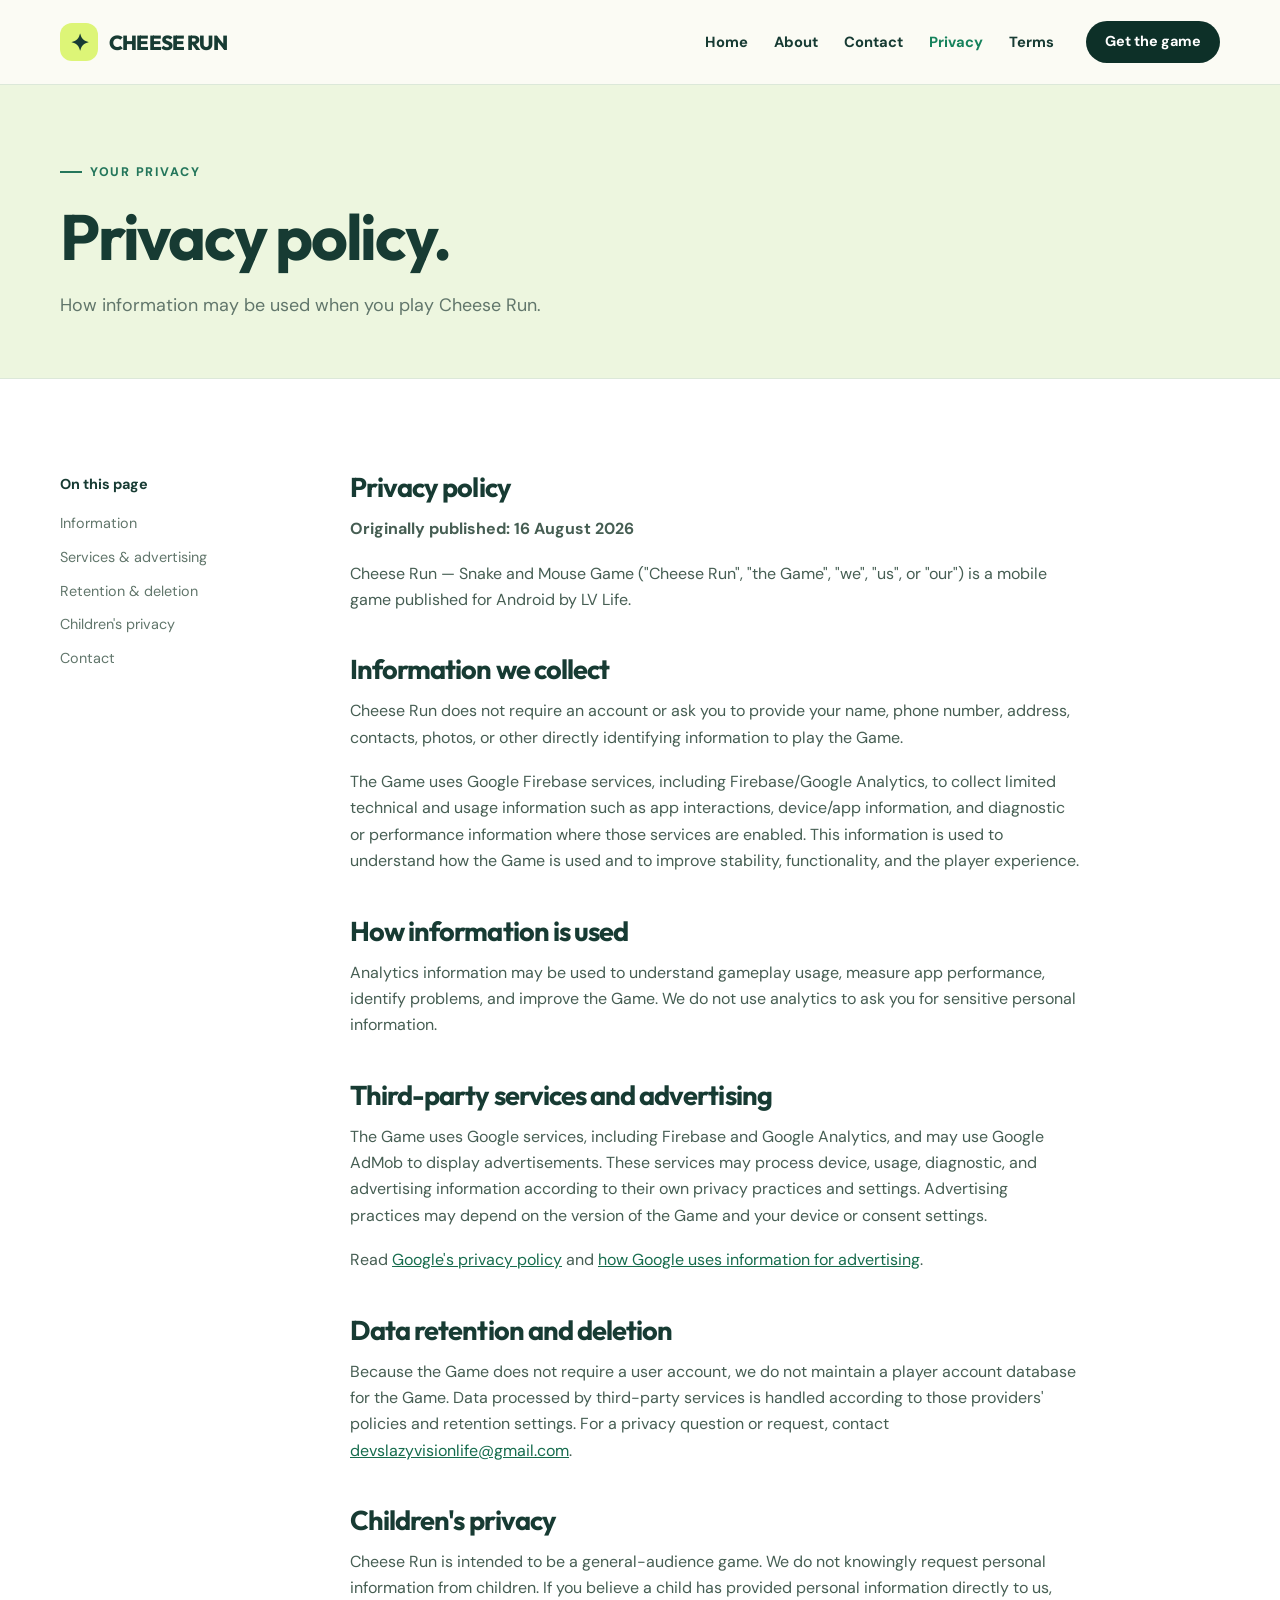
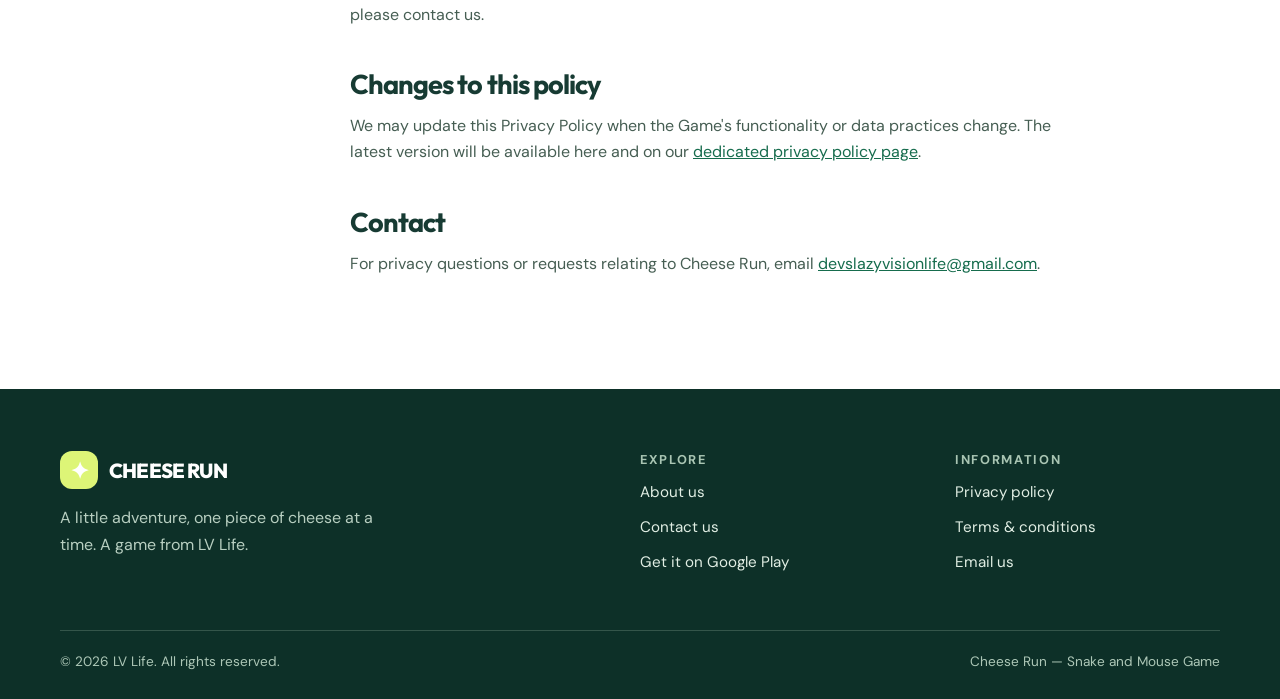
==== privacy.html @ 62149765 "Redesign Cheese Run website with dedicated information pages" ====
<!doctype html>
<html lang="en"><head><meta charset="utf-8"><meta name="viewport" content="width=device-width, initial-scale=1"><title>Privacy policy | Cheese Run</title><meta name="description" content="Read the Cheese Run privacy policy."><meta name="theme-color" content="#0d3028"><link rel="stylesheet" href="styles.css"><script>document.documentElement.classList.add('js')</script><script src="site.js" defer></script></head>
<body><a class="skip" href="#main">Skip to content</a><header class="site-header"><div class="wrap header-inner"><a class="brand" href="index.html"><span class="brand-mark" aria-hidden="true">✦</span> CHEESE RUN</a><button class="menu-toggle" type="button" aria-controls="main-nav" aria-expanded="false">Menu</button><nav class="nav" id="main-nav" aria-label="Main navigation"><a href="index.html">Home</a><a href="about.html">About</a><a href="contact.html">Contact</a><a href="privacy.html" aria-current="page">Privacy</a><a href="terms.html">Terms</a></nav><a class="button small" href="https://play.google.com/store/apps/details?id=com.cheeserun.snakeandmouse">Get the game</a></div></header><main id="main"><section class="page-hero"><div class="wrap"><span class="eyebrow">Your privacy</span><h1>Privacy policy.</h1><p>How information may be used when you play Cheese Run.</p></div></section><section class="section white"><div class="wrap prose-layout"><aside class="aside"><strong>On this page</strong><a href="#information">Information</a><a href="#services">Services &amp; advertising</a><a href="#retention">Retention &amp; deletion</a><a href="#children">Children's privacy</a><a href="#privacy-contact">Contact</a></aside><article class="prose"><h2 id="privacy-intro">Privacy policy</h2><p><strong>Originally published: 16 August 2026</strong></p><p>Cheese Run — Snake and Mouse Game ("Cheese Run", "the Game", "we", "us", or "our") is a mobile game published for Android by LV Life.</p>
<h2 id="information">Information we collect</h2><p>Cheese Run does not require an account or ask you to provide your name, phone number, address, contacts, photos, or other directly identifying information to play the Game.</p><p>The Game uses Google Firebase services, including Firebase/Google Analytics, to collect limited technical and usage information such as app interactions, device/app information, and diagnostic or performance information where those services are enabled. This information is used to understand how the Game is used and to improve stability, functionality, and the player experience.</p>
<h2 id="use">How information is used</h2><p>Analytics information may be used to understand gameplay usage, measure app performance, identify problems, and improve the Game. We do not use analytics to ask you for sensitive personal information.</p>
<h2 id="services">Third-party services and advertising</h2><p>The Game uses Google services, including Firebase and Google Analytics, and may use Google AdMob to display advertisements. These services may process device, usage, diagnostic, and advertising information according to their own privacy practices and settings. Advertising practices may depend on the version of the Game and your device or consent settings.</p><p>Read <a href="https://policies.google.com/privacy">Google's privacy policy</a> and <a href="https://policies.google.com/technologies/ads">how Google uses information for advertising</a>.</p>
<h2 id="retention">Data retention and deletion</h2><p>Because the Game does not require a user account, we do not maintain a player account database for the Game. Data processed by third-party services is handled according to those providers' policies and retention settings. For a privacy question or request, contact <a href="mailto:devslazyvisionlife@gmail.com">devslazyvisionlife@gmail.com</a>.</p>
<h2 id="children">Children's privacy</h2><p>Cheese Run is intended to be a general-audience game. We do not knowingly request personal information from children. If you believe a child has provided personal information directly to us, please contact us.</p>
<h2 id="changes">Changes to this policy</h2><p>We may update this Privacy Policy when the Game's functionality or data practices change. The latest version will be available here and on our <a href="privacy.html">dedicated privacy policy page</a>.</p>
<h2 id="privacy-contact">Contact</h2><p>For privacy questions or requests relating to Cheese Run, email <a href="mailto:devslazyvisionlife@gmail.com">devslazyvisionlife@gmail.com</a>.</p></article></div></section></main><footer class="footer"><div class="wrap"><div class="footer-grid"><div><a class="brand" href="index.html"><span class="brand-mark" aria-hidden="true">✦</span> CHEESE RUN</a><p>A little adventure, one piece of cheese at a time. A game from LV Life.</p></div><div class="footer-links"><h3>Explore</h3><a href="about.html">About us</a><a href="contact.html">Contact us</a><a href="https://play.google.com/store/apps/details?id=com.cheeserun.snakeandmouse">Get it on Google Play</a></div><div class="footer-links"><h3>Information</h3><a href="privacy.html">Privacy policy</a><a href="terms.html">Terms &amp; conditions</a><a href="mailto:devslazyvisionlife@gmail.com">Email us</a></div></div><div class="footer-bottom"><span>© 2026 LV Life. All rights reserved.</span><span>Cheese Run — Snake and Mouse Game</span></div></div></footer></body></html>
---- styles.css ----
@import url('https://fonts.googleapis.com/css2?family=DM+Sans:wght@400;500;600;700&family=Outfit:wght@500;600;700;800&display=swap');
:root{--ink:#173b33;--deep:#0d3028;--green:#24765b;--lime:#ddf577;--cream:#fbfbf4;--muted:#61766b;--line:#dce8d9;--orange:#f5ad45;--white:#fff;--shadow:0 22px 60px rgba(22,61,45,.09)}
*{box-sizing:border-box}html{scroll-behavior:smooth}body{margin:0;color:var(--ink);background:var(--cream);font:16px/1.65 'DM Sans',sans-serif}a{color:inherit}img,svg{max-width:100%;display:block}h1,h2,h3{font-family:Outfit,sans-serif;line-height:1.1;letter-spacing:-.035em}h1{font-size:clamp(3rem,6.5vw,5.8rem);margin:0}h2{font-size:clamp(2.2rem,4vw,3.5rem);margin:0 0 20px}h3{font-size:1.4rem;margin:0 0 12px}p{margin:0 0 18px}.wrap{width:min(1160px,calc(100% - 48px));margin:auto}.skip{position:absolute;left:-9999px}.skip:focus{left:20px;top:10px;z-index:10;background:#fff;padding:10px}.site-header{background:var(--cream);border-bottom:1px solid var(--line)}.header-inner{min-height:84px;display:flex;align-items:center;gap:32px}.brand{display:flex;align-items:center;gap:11px;text-decoration:none;font:800 1.27rem Outfit,sans-serif;white-space:nowrap;letter-spacing:-.04em}.brand-mark{display:grid;place-items:center;width:38px;height:38px;background:var(--lime);border-radius:12px;font-size:23px}.nav{display:flex;align-items:center;gap:26px;margin-left:auto}.nav a{text-decoration:none;font-size:.92rem;font-weight:700}.nav a:hover,.nav a[aria-current=page]{color:#16825c}.button{display:inline-flex;justify-content:center;align-items:center;gap:9px;border:0;border-radius:999px;background:var(--deep);color:white;text-decoration:none;padding:14px 22px;font-weight:700;line-height:1.2}.button:hover{background:#24674e}.button.light{background:var(--lime);color:var(--deep)}.button.outline{background:transparent;color:var(--deep);border:1px solid #a9c0ac}.button.small{padding:12px 19px;font-size:.9rem}.menu-toggle{display:none}.hero{padding:74px 0 82px;overflow:hidden}.hero-grid{display:grid;grid-template-columns:1fr 1fr;gap:60px;align-items:center}.eyebrow{display:inline-flex;align-items:center;gap:8px;font-size:.78rem;text-transform:uppercase;letter-spacing:.14em;font-weight:800;color:var(--green);margin-bottom:20px}.eyebrow:before{content:'';width:22px;height:2px;background:var(--green)}.hero h1 em{font-style:normal;color:var(--green)}.lead{font-size:1.16rem;line-height:1.8;color:var(--muted);max-width:520px;margin:23px 0 28px}.actions{display:flex;flex-wrap:wrap;gap:12px}.micro{font-size:.84rem;color:var(--muted);margin:18px 0 0}.art{position:relative;border-radius:40px;overflow:hidden;background:#dcefb8;box-shadow:var(--shadow)}.art svg{width:100%}.art-label{position:absolute;bottom:22px;left:22px;background:white;border-radius:15px;padding:11px 16px;box-shadow:0 7px 24px #31502a21;font-size:.82rem;font-weight:700}.band{background:var(--deep);color:white}.band-inner{display:flex;justify-content:space-between;align-items:center;gap:24px;padding:24px 0}.band-inner p{margin:0;color:#d5e9da}.band strong{font:700 1.2rem Outfit,sans-serif}.section{padding:94px 0}.section.white{background:white}.section-head{max-width:620px}.section-head p{color:var(--muted)}.cards{display:grid;grid-template-columns:repeat(3,1fr);gap:18px;margin-top:38px}.card{padding:30px;border:1px solid var(--line);border-radius:22px;background:var(--cream)}.card p{color:var(--muted);margin:0}.icon{width:48px;height:48px;display:grid;place-items:center;background:#e7f4d4;border-radius:14px;margin-bottom:26px;font-size:1.5rem}.split{display:grid;grid-template-columns:1fr 1fr;gap:70px;align-items:center}.split-copy p{color:var(--muted)}.note-art{background:#e9f4d4;border-radius:28px;padding:45px;min-height:280px;display:flex;flex-direction:column;justify-content:space-between}.note-art strong{font:700 clamp(2rem,4vw,3.2rem)/1.1 Outfit,sans-serif;max-width:350px}.note-art small{font-weight:700;color:var(--green)}.cta{background:var(--lime);border-radius:28px;padding:45px;display:flex;align-items:center;justify-content:space-between;gap:30px}.cta h2{font-size:clamp(2rem,3vw,2.8rem);margin:0 0 8px}.cta p{margin:0;color:#466747}.page-hero{padding:70px 0 58px;background:#edf6df;border-bottom:1px solid var(--line)}.page-hero h1{font-size:clamp(3rem,5vw,4.7rem)}.page-hero p{margin:18px 0 0;max-width:660px;color:var(--muted);font-size:1.12rem}.prose-layout{display:grid;grid-template-columns:220px minmax(0,730px);gap:70px;align-items:start}.aside{position:sticky;top:25px;font-size:.9rem;color:var(--muted)}.aside strong{display:block;color:var(--ink);margin-bottom:10px}.aside a{display:block;text-decoration:none;padding:5px 0}.aside a:hover{text-decoration:underline}.prose h2{font-size:1.7rem;margin:42px 0 13px}.prose h2:first-child{margin-top:0}.prose p,.prose li{color:#465e53}.prose a{color:#166c4d}.prose ul{padding-left:22px}.callout{padding:22px 24px;background:#eff7e4;border-left:4px solid #77a454;border-radius:0 14px 14px 0;margin:28px 0}.contact-card{padding:32px;background:white;border:1px solid var(--line);border-radius:22px;box-shadow:var(--shadow)}.contact-card a{overflow-wrap:anywhere;color:var(--green);font-weight:700}.footer{background:var(--deep);color:white;padding:62px 0 25px}.footer-grid{display:grid;grid-template-columns:2fr 1fr 1fr;gap:50px}.footer p{color:#b8cfc1;max-width:350px;margin-top:16px}.footer h3{font:700 .8rem 'DM Sans',sans-serif;letter-spacing:.13em;text-transform:uppercase;color:#a9c5b3}.footer-links a{display:block;color:#e1eee4;text-decoration:none;margin:10px 0;font-size:.95rem}.footer-links a:hover{text-decoration:underline}.footer-bottom{border-top:1px solid #34554a;margin-top:45px;padding-top:20px;color:#adc7b7;font-size:.85rem;display:flex;justify-content:space-between;gap:20px}a:focus-visible,button:focus-visible{outline:3px solid #dd8d23;outline-offset:4px}
@media(max-width:850px){.header-inner{flex-wrap:wrap;padding:18px 0}.menu-toggle{display:block;margin-left:auto;background:none;border:1px solid var(--line);border-radius:8px;padding:8px 12px;color:var(--ink);font:700 1rem 'DM Sans',sans-serif}.nav{display:none;order:3;width:100%;margin:0;align-items:stretch;flex-direction:column;gap:0}.nav.open{display:flex}.nav a{padding:10px 0}.header-inner>.button{display:none}.hero-grid,.split{grid-template-columns:1fr;gap:35px}.hero{padding:55px 0}.art{max-width:600px}.cards{grid-template-columns:1fr}.prose-layout{grid-template-columns:1fr;gap:30px}.aside{position:static;border-bottom:1px solid var(--line);padding-bottom:20px}.aside a{display:inline-block;margin-right:18px}.section{padding:65px 0}.footer-grid{grid-template-columns:1fr 1fr}.footer-grid>div:first-child{grid-column:1/-1}.cta{align-items:flex-start;flex-direction:column}.band-inner{align-items:flex-start;flex-direction:column;gap:5px}}
@media(max-width:500px){.wrap{width:min(100% - 32px,1160px)}.footer-grid{grid-template-columns:1fr}.footer-grid>div:first-child{grid-column:auto}.footer-bottom{flex-direction:column}.cta,.note-art{padding:30px}.page-hero{padding:52px 0}}
@media(max-width:850px){html:not(.js) .menu-toggle{display:none}html:not(.js) .nav{display:flex}}
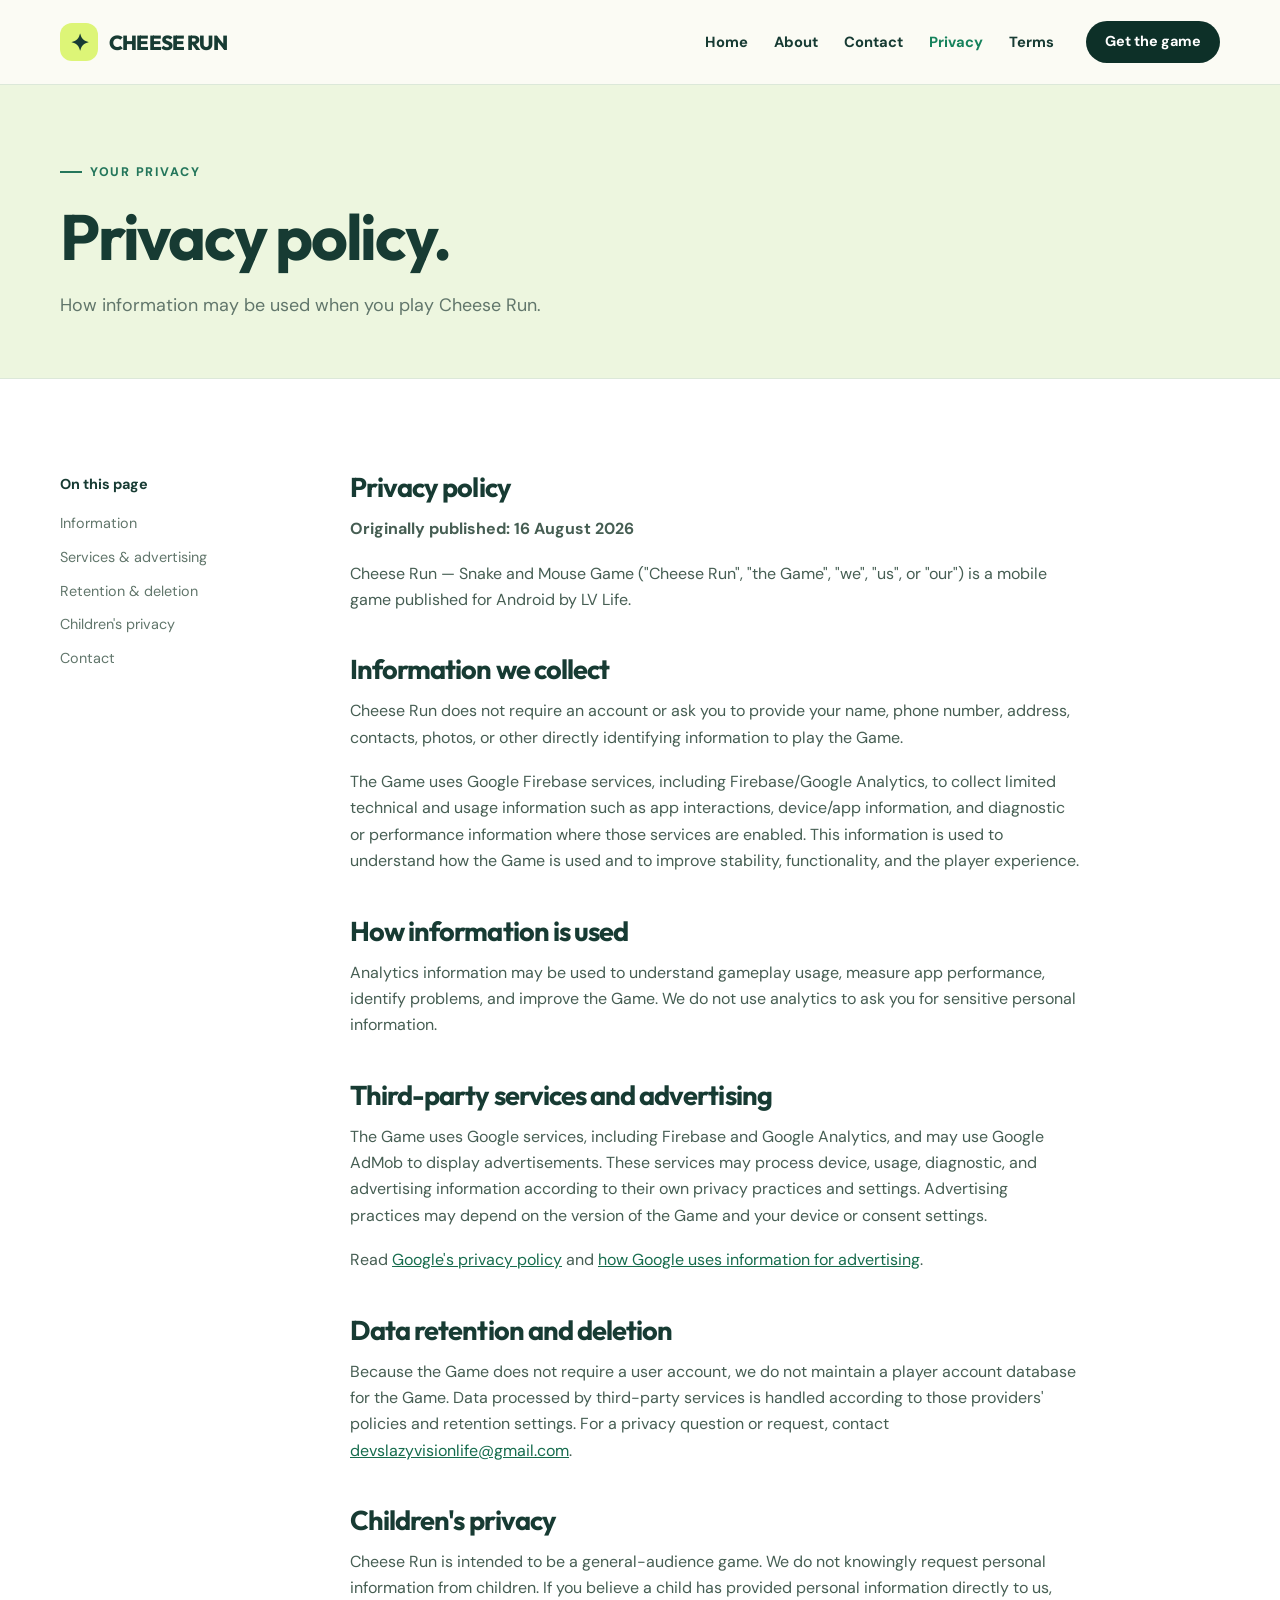
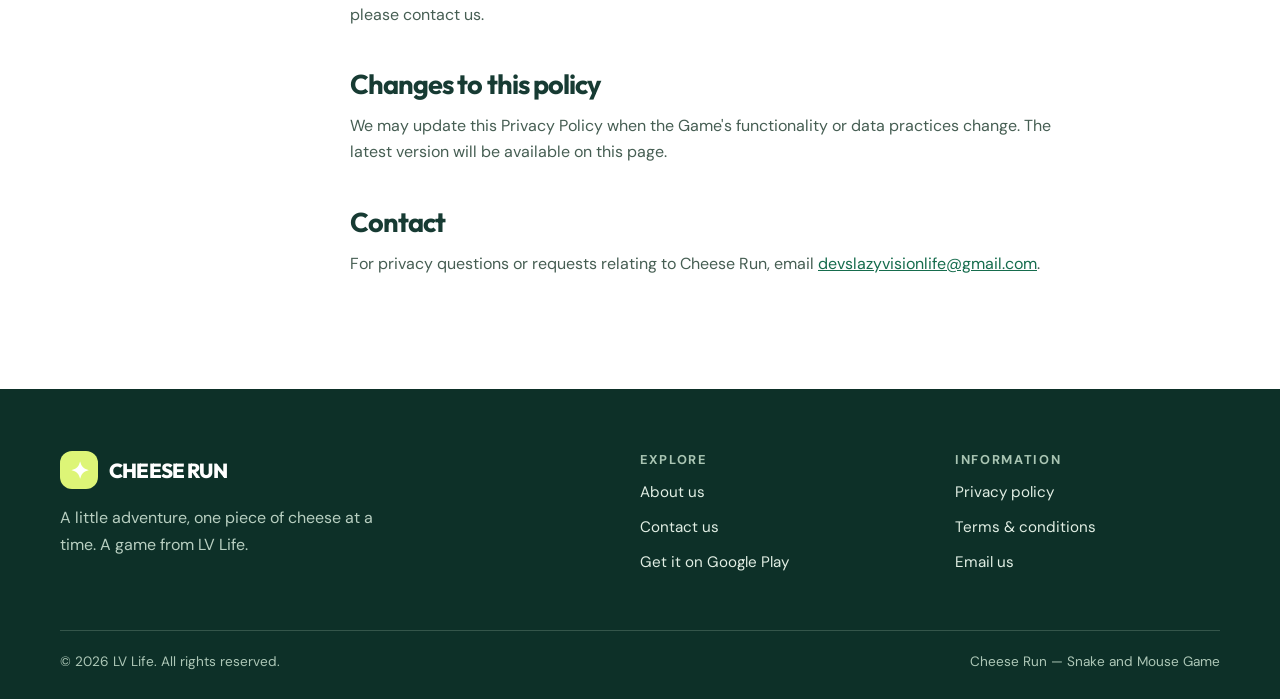
==== commit 9ad21a34: "Keep privacy policy on its dedicated page" ====
--- a/privacy.html
+++ b/privacy.html
@@ -6,5 +6,5 @@
 <h2 id="services">Third-party services and advertising</h2><p>The Game uses Google services, including Firebase and Google Analytics, and may use Google AdMob to display advertisements. These services may process device, usage, diagnostic, and advertising information according to their own privacy practices and settings. Advertising practices may depend on the version of the Game and your device or consent settings.</p><p>Read <a href="https://policies.google.com/privacy">Google's privacy policy</a> and <a href="https://policies.google.com/technologies/ads">how Google uses information for advertising</a>.</p>
 <h2 id="retention">Data retention and deletion</h2><p>Because the Game does not require a user account, we do not maintain a player account database for the Game. Data processed by third-party services is handled according to those providers' policies and retention settings. For a privacy question or request, contact <a href="mailto:devslazyvisionlife@gmail.com">devslazyvisionlife@gmail.com</a>.</p>
 <h2 id="children">Children's privacy</h2><p>Cheese Run is intended to be a general-audience game. We do not knowingly request personal information from children. If you believe a child has provided personal information directly to us, please contact us.</p>
-<h2 id="changes">Changes to this policy</h2><p>We may update this Privacy Policy when the Game's functionality or data practices change. The latest version will be available here and on our <a href="privacy.html">dedicated privacy policy page</a>.</p>
+<h2 id="changes">Changes to this policy</h2><p>We may update this Privacy Policy when the Game's functionality or data practices change. The latest version will be available on this page.</p>
 <h2 id="privacy-contact">Contact</h2><p>For privacy questions or requests relating to Cheese Run, email <a href="mailto:devslazyvisionlife@gmail.com">devslazyvisionlife@gmail.com</a>.</p></article></div></section></main><footer class="footer"><div class="wrap"><div class="footer-grid"><div><a class="brand" href="index.html"><span class="brand-mark" aria-hidden="true">✦</span> CHEESE RUN</a><p>A little adventure, one piece of cheese at a time. A game from LV Life.</p></div><div class="footer-links"><h3>Explore</h3><a href="about.html">About us</a><a href="contact.html">Contact us</a><a href="https://play.google.com/store/apps/details?id=com.cheeserun.snakeandmouse">Get it on Google Play</a></div><div class="footer-links"><h3>Information</h3><a href="privacy.html">Privacy policy</a><a href="terms.html">Terms &amp; conditions</a><a href="mailto:devslazyvisionlife@gmail.com">Email us</a></div></div><div class="footer-bottom"><span>© 2026 LV Life. All rights reserved.</span><span>Cheese Run — Snake and Mouse Game</span></div></div></footer></body></html>
--- a/styles.css
+++ b/styles.css
@@ -4,3 +4,10 @@
 @media(max-width:850px){.header-inner{flex-wrap:wrap;padding:18px 0}.menu-toggle{display:block;margin-left:auto;background:none;border:1px solid var(--line);border-radius:8px;padding:8px 12px;color:var(--ink);font:700 1rem 'DM Sans',sans-serif}.nav{display:none;order:3;width:100%;margin:0;align-items:stretch;flex-direction:column;gap:0}.nav.open{display:flex}.nav a{padding:10px 0}.header-inner>.button{display:none}.hero-grid,.split{grid-template-columns:1fr;gap:35px}.hero{padding:55px 0}.art{max-width:600px}.cards{grid-template-columns:1fr}.prose-layout{grid-template-columns:1fr;gap:30px}.aside{position:static;border-bottom:1px solid var(--line);padding-bottom:20px}.aside a{display:inline-block;margin-right:18px}.section{padding:65px 0}.footer-grid{grid-template-columns:1fr 1fr}.footer-grid>div:first-child{grid-column:1/-1}.cta{align-items:flex-start;flex-direction:column}.band-inner{align-items:flex-start;flex-direction:column;gap:5px}}
 @media(max-width:500px){.wrap{width:min(100% - 32px,1160px)}.footer-grid{grid-template-columns:1fr}.footer-grid>div:first-child{grid-column:auto}.footer-bottom{flex-direction:column}.cta,.note-art{padding:30px}.page-hero{padding:52px 0}}
 @media(max-width:850px){html:not(.js) .menu-toggle{display:none}html:not(.js) .nav{display:flex}}
+
+/* Keep the existing border radii as the fallback for older browsers. */
+@supports (corner-shape: squircle) {
+  :where(.brand-mark, .button, .menu-toggle, .art, .art-label, .card, .icon, .note-art, .cta, .callout, .contact-card) {
+    corner-shape: squircle;
+  }
+}
